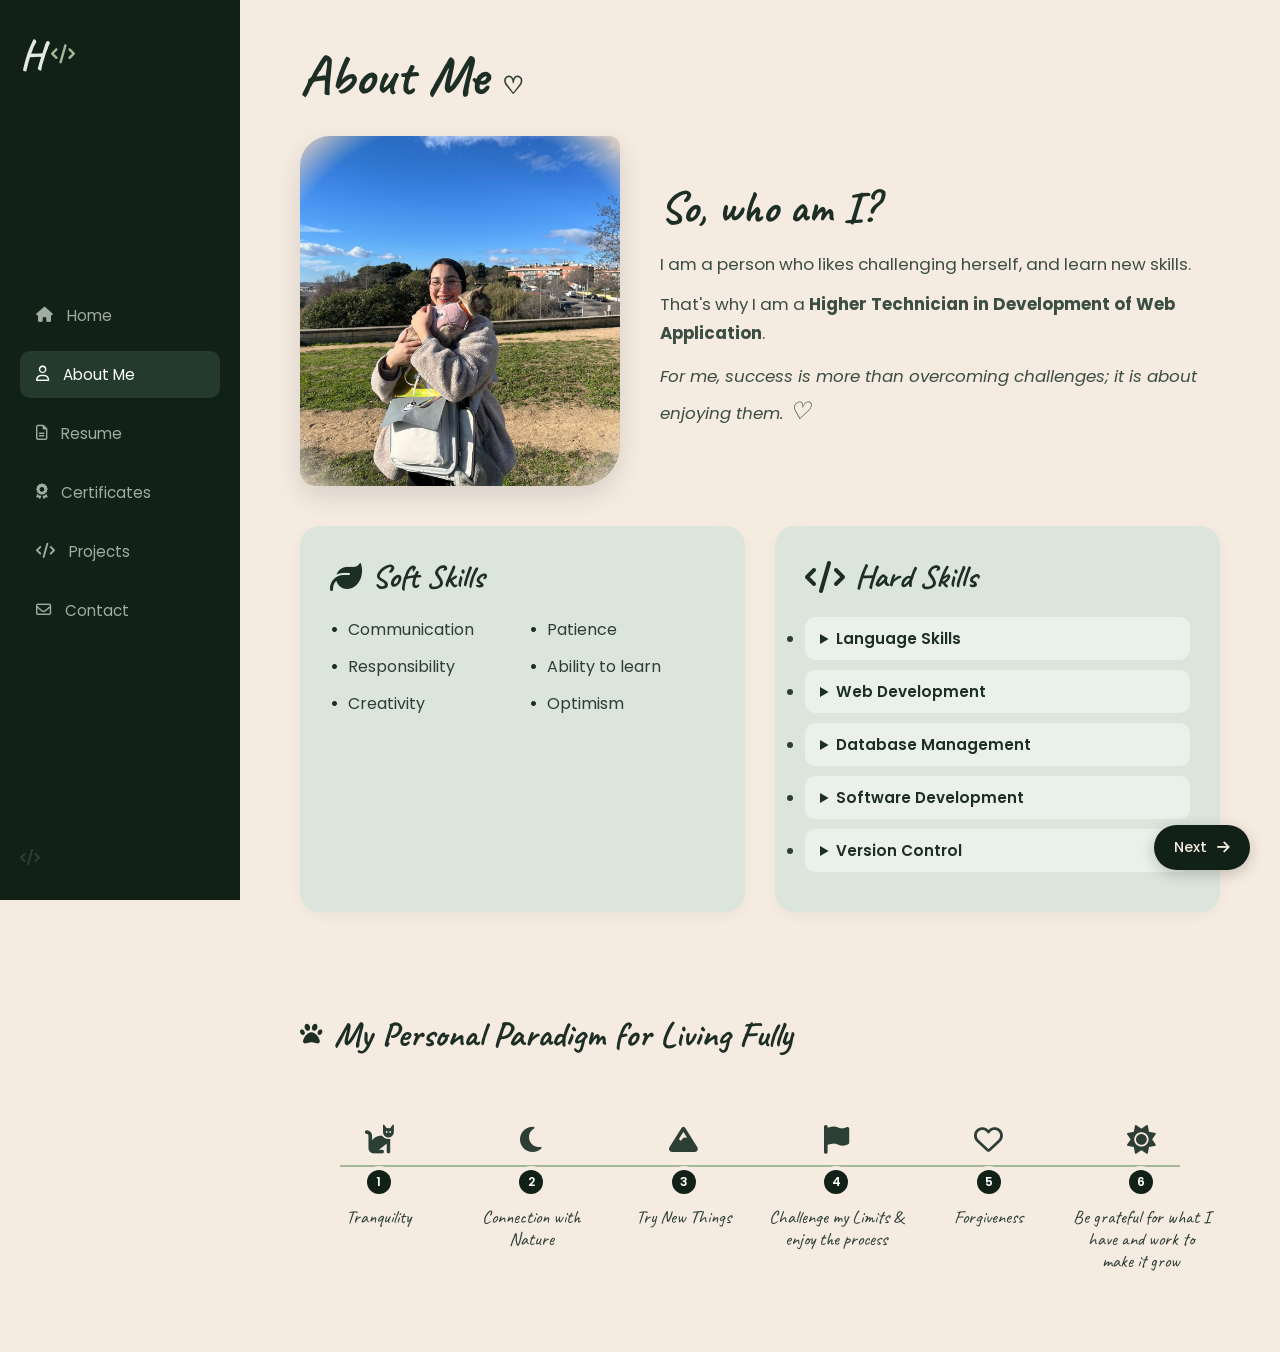
==== docs/about.html @ e9e5d16e "Renommer le dossier contingut á docs" ====
<!DOCTYPE html>
<html lang="fr">
<head>
    <meta charset="UTF-8">
    <meta name="viewport" content="width=device-width, initial-scale=1.0">
    <title>About Me - Hajar Errahmani</title>
    <!-- FontAwesome pour les icônes -->
    <link rel="stylesheet" href="https://cdnjs.cloudflare.com/ajax/libs/font-awesome/6.5.1/css/all.min.css">
    <!-- Google Fonts -->
    <link href="https://fonts.googleapis.com/css2?family=Caveat:wght@600;700&family=Poppins:wght@300;400;600&display=swap" rel="stylesheet">
    <link rel="stylesheet" href="../style/about.css">
</head>
<body>

    <!-- Navigation latérale -->
    <aside class="sidebar">
        <div class="logo">
            <h2>H <i class="fa-solid fa-code"></i></h2>
        </div>

        <nav class="nav-links">
            <a href="index.html"><i class="fa-solid fa-house"></i> Home</a>
            <a href="about.html" class="active"><i class="fa-regular fa-user"></i> About Me</a>
            <a href="resume.html"><i class="fa-regular fa-file-lines"></i> Resume</a>
            <a href="certificates.html"><i class="fa-solid fa-award"></i> Certificates</a>
            <a href="projects.html"><i class="fa-solid fa-code"></i> Projects</a>
            <a href="contacts.html"><i class="fa-regular fa-envelope"></i> Contact</a>
        </nav>

        <div class="sidebar-footer">
            <i class="fa-solid fa-code"></i>
        </div>
    </aside>

    <!-- Contenu Principal -->
    <main class="main-content">
        <header class="page-header">
            <h1>About Me <span class="heart-icon">♡</span></h1>
        </header>

        <div class="content-container">
            
            <!-- 1. BLOC HAUT : Photo à côté du Texte -->
            <section class="intro-section">
                <div class="profile-card">
                    <div class="image-wrapper">
                        <img src="../images/hajar.jpeg" alt="Hajar Errahmani" class="profile-img">
                    </div>
                </div>

                <div class="intro-card">
                    <h2>So, who am I?</h2>
                    <p>I am a person who likes challenging herself, and learn new skills.</p>
                    <p>That's why I am a <strong>Higher Technician in Development of Web Application</strong>.</p>
                    <p class="quote-text">For me, success is more than overcoming challenges; it is about enjoying them. <span class="heart-icon">♡</span></p>
                </div>
            </section>

            <!-- 2. BLOC BAS : Les 2 cartes de compétences côte à côte -->
            <section class="skills-section">
                <!-- Carte Soft Skills -->
                <div class="skills-card soft-skills">
                    <h3><i class="fa-solid fa-leaf"></i> Soft Skills</h3>
                    <ul>
                        <li>Communication</li>
                        <li>Patience</li>
                        <li>Responsibility</li>
                        <li>Ability to learn</li>
                        <li>Creativity</li>
                        <li>Optimism</li>
                    </ul>
                </div>

                <!-- Carte Hard Skills -->
                <div class="skills-card hard-skills">
                    <h3><i class="fa-solid fa-code"></i> Hard Skills</h3>
                    <ul class="skills-accordion">
                        <li>
                            <details>
                                <summary>Language Skills</summary>
                                <div class="details-content">
                                    <p>English - A2</p>
                                    <p>French - B2</p>
                                    <p>Spanish - A2</p>
                                    <p>Arabic - Native</p>
                                </div>
                            </details>
                        </li>
                        <li>
                            <details>
                                <summary>Web Development</summary>
                                <div class="details-content">
                                    <p>HTML/CSS</p>
                                    <p>JavaScript</p>
                                </div>
                            </details>
                        </li>
                        <li>
                            <details>
                                <summary>Database Management</summary>
                                <div class="details-content">
                                    <p>SQL</p>
                                    <p>NoSQL</p>
                                </div>
                            </details>
                        </li>
                        <li>
                            <details>
                                <summary>Software Development</summary>
                                <div class="details-content">
                                    <p>Java</p>
                                </div>
                            </details>
                        </li>
                        <li>
                            <details>
                                <summary>Version Control</summary>
                                <div class="details-content">
                                    <p>Git</p>
                                    <p>GitHub</p>
                                </div>
                            </details>
                        </li>
                    </ul>
                </div>
            </section>

            <!-- 3. SECTION PARADIGME -->
            <section class="paradigm-section">
                <h2 class="paradigm-title">
                    <i class="fa-solid fa-paw"></i> My Personal Paradigm for Living Fully
                </h2>
            
                <div class="paradigm-timeline">
                    <!-- Ligne ondulée / fil conducteur en arrière-plan -->
                    <div class="timeline-line"></div>

                    <div class="paradigm-steps">
            <!-- Étape 1 -->
            <div class="step-item">
                <div class="step-icon">
                    <i class="fa-solid fa-cat"></i>
                </div>
                <div class="step-number">1</div>
                <p class="step-text">Tranquility</p>
            </div>

            <!-- Étape 2 -->
            <div class="step-item">
                <div class="step-icon">
                    <i class="fa-solid fa-moon"></i>
                </div>
                <div class="step-number">2</div>
                <p class="step-text">Connection with Nature</p>
            </div>

            <!-- Étape 3 -->
            <div class="step-item">
                <div class="step-icon">
                    <i class="fa-solid fa-mountain"></i>
                </div>
                <div class="step-number">3</div>
                <p class="step-text">Try New Things</p>
            </div>

            <!-- Étape 4 -->
            <div class="step-item">
                <div class="step-icon">
                    <i class="fa-solid fa-flag"></i>
                </div>
                <div class="step-number">4</div>
                <p class="step-text">Challenge my Limits & enjoy the process</p>
            </div>

            <!-- Étape 5 -->
            <div class="step-item">
                <div class="step-icon">
                    <i class="fa-regular fa-heart"></i>
                </div>
                <div class="step-number">5</div>
                <p class="step-text">Forgiveness</p>
            </div>

            <!-- Étape 6 -->
            <div class="step-item">
                <div class="step-icon">
                    <i class="fa-solid fa-sun"></i>
                </div>
                <div class="step-number">6</div>
                <p class="step-text">Be grateful for what I have and work to make it grow</p>
            </div>
                    </div>
                </div>
            </section>

        </div>
        
        <!-- Bouton Page Suivante (Flèche en bas à droite) -->
        <a href="resume.html" class="next-page-btn" title="Next page: Resume">
            <span>Next</span>
            <i class="fa-solid fa-arrow-right"></i>
        </a>
    </main>

</body>
</html>
---- style/about.css ----
/* Reset basique */
* {
    margin: 0;
    padding: 0;
    box-sizing: border-box;
}

html, body {
    width: 100%;
    min-height: 100vh;
    font-family: 'Poppins', sans-serif;
    background-color: #f5ebe1;
    color: #2c3e35;
}

body {
    display: flex;
}

/* ================= SIDEBAR ================= */
.sidebar {
    width: 240px;
    min-width: 240px;
    background-color: #122118;
    display: flex;
    flex-direction: column;
    justify-content: space-between;
    padding: 30px 20px;
    position: fixed;
    top: 0;
    left: 0;
    height: 100vh;
    z-index: 10;
}

.logo h2 {
    font-family: 'Caveat', cursive;
    font-size: 2.5rem;
    color: #e2e8e4;
    display: flex;
    align-items: center;
    gap: 8px;
}

.logo i {
    font-size: 1.2rem;
    color: #a3b899;
}

.nav-links {
    display: flex;
    flex-direction: column;
    gap: 12px;
}

.nav-links a {
    text-decoration: none;
    color: #a0ac9e;
    padding: 12px 16px;
    border-radius: 10px;
    display: flex;
    align-items: center;
    gap: 14px;
    font-size: 0.95rem;
    transition: all 0.3s ease;
}

.nav-links a:hover, .nav-links a.active {
    background-color: #233a2d;
    color: #ffffff;
}

.sidebar-footer p {
    font-family: 'Caveat', cursive;
    color: #8c9e87;
    font-size: 1.2rem;
    line-height: 1.3;
}

/* ================= CONTENU PRINCIPAL ================= */
.main-content {
    margin-left: 240px;
    width: calc(100vw - 240px);
    padding: 40px 60px;
    min-height: 100vh;
}

.page-header h1 {
    font-family: 'Caveat', cursive;
    font-size: 3.5rem;
    color: #1d2e25;
    margin-bottom: 25px;
}

.heart-icon {
    font-size: 1.5rem;
    color: #2c3e35;
}

.content-container {
    display: flex;
    flex-direction: column;
    gap: 40px;
    max-width: 1050px;
}

/* ================= 1. INTRO : PHOTO À CÔTÉ DU TEXTE ================= */
.intro-section {
    display: grid;
    grid-template-columns: 320px 1fr; /* Image fixée à 320px, le texte prend le reste */
    gap: 40px;
    align-items: center;
}

.image-wrapper {
    width: 100%;
    border-radius: 30px 10px 40px 15px;
    overflow: hidden;
    box-shadow: 0 10px 25px rgba(44, 62, 53, 0.15);
    background-color: #e5d3c3;
}

.profile-img {
    width: 100%;
    height: 350px;
    object-fit: cover;
    display: block;
    mask-image: radial-gradient(circle, rgba(0,0,0,1) 80%, rgba(0,0,0,0) 100%);
    -webkit-mask-image: radial-gradient(circle, rgba(0,0,0,1) 80%, rgba(0,0,0,0) 100%);
}

.intro-card h2 {
    font-family: 'Caveat', cursive;
    font-size: 2.8rem;
    color: #1d2e25;
    margin-bottom: 15px;
}

.intro-card p {
    font-size: 1.05rem;
    line-height: 1.7;
    color: #3b4e43;
    margin-bottom: 12px;
}

.quote-text {
    font-style: italic;
    margin-top: 15px;
}

/* ================= 2. SKILLS : 2 CARTES CÔTÉ À CÔTÉ ================= */
.skills-section {
    display: grid;
    grid-template-columns: 1fr 1fr; /* Deux colonnes égales */
    gap: 30px;
}

.skills-card {
    background-color: #dbe5dc; /* Vert pastel aquarelle */
    border-radius: 20px;
    padding: 30px;
    box-shadow: 0 4px 15px rgba(0, 0, 0, 0.04);
}

.skills-card h3 {
    font-family: 'Caveat', cursive;
    font-size: 2rem;
    color: #1d2e25;
    margin-bottom: 20px;
    display: flex;
    align-items: center;
    gap: 10px;
}

.soft-skills ul {
    list-style: none;
    display: grid;
    grid-template-columns: 1fr 1fr;
    gap: 12px;
}

.soft-skills li {
    font-size: 1rem;
    color: #2c3e35;
    position: relative;
    padding-left: 18px;
}

.soft-skills li::before {
    content: "•";
    color: #1d2e25;
    font-weight: bold;
    position: absolute;
    left: 0;
}

.hard-skills details {
    margin-bottom: 10px;
    background: rgba(255, 255, 255, 0.4);
    border-radius: 10px;
    padding: 10px 15px;
}

.hard-skills summary {
    font-weight: 600;
    cursor: pointer;
    font-size: 0.95rem;
    color: #1d2e25;
}

.details-content {
    margin-top: 8px;
    padding-left: 10px;
}

.details-content p {
    font-size: 0.9rem;
    color: #4a5d51;
    margin-bottom: 4px;
}

/* ================= SECTION PARADIGME HORIZONTALE ================= */

.paradigm-section {
    margin-top: 40px;
    padding: 20px 0;
}

.paradigm-title {
    font-family: 'Caveat', cursive;
    font-size: 2.2rem;
    color: #1d2e25;
    margin-bottom: 40px;
    display: flex;
    align-items: center;
    gap: 12px;
}

.paradigm-title i {
    font-size: 1.4rem;
}

/* Conteneur principal de la frise */
.paradigm-timeline {
    position: relative;
    width: 100%;
    padding: 20px 10px;
}

/* Ligne continue d'arrière-plan */
.timeline-line {
    position: absolute;
    top: 68px; /* Alignée au niveau des numéros */
    left: 40px;
    right: 40px;
    height: 2px;
    background-color: #a3b899;
    z-index: 1;
}

/* Dispositions des 6 étapes côte à côte */
.paradigm-steps {
    display: flex;
    justify-content: space-between;
    align-items: flex-start;
    position: relative;
    z-index: 2;
    gap: 15px;
}

.step-item {
    display: flex;
    flex-direction: column;
    align-items: center;
    text-align: center;
    flex: 1;
    max-width: 150px;
}

/* Icônes dessinées au-dessus */
.step-icon {
    font-size: 1.8rem;
    color: #2c3e35;
    height: 45px;
    display: flex;
    align-items: center;
    justify-content: center;
    margin-bottom: 8px;
}

/* Cercles numérotés sombres */
.step-number {
    width: 24px;
    height: 24px;
    background-color: #122118;
    color: #ffffff;
    border-radius: 50%;
    display: flex;
    align-items: center;
    justify-content: center;
    font-size: 0.75rem;
    font-weight: 600;
    margin-bottom: 12px;
    box-shadow: 0 0 0 4px #f5ebe1; /* Masque la ligne sous le cercle */
}

/* Texte manuscrit / calligraphié sous les numéros */
.step-text {
    font-family: 'Caveat', cursive;
    font-size: 1.15rem;
    color: #2c3e35;
    line-height: 1.2;
}

/* ================= BOUTON PAGE SUIVANTE ================= */
.next-page-btn {
    position: fixed;
    bottom: 30px;
    right: 30px;
    background-color: #122118; /* Couleur sombre assortie à la sidebar */
    color: #f5ebe1;
    text-decoration: none;
    padding: 12px 20px;
    border-radius: 30px;
    display: flex;
    align-items: center;
    gap: 10px;
    font-family: 'Poppins', sans-serif;
    font-size: 0.9rem;
    font-weight: 500;
    box-shadow: 0 4px 15px rgba(0, 0, 0, 0.2);
    transition: all 0.3s ease;
    z-index: 99;
}

.next-page-btn i {
    font-size: 0.9rem;
    transition: transform 0.3s ease;
}

/* Effet au survol */
.next-page-btn:hover {
    background-color: #233a2d;
    color: #ffffff;
    transform: translateY(-3px);
    box-shadow: 0 6px 20px rgba(0, 0, 0, 0.25);
}

.next-page-btn:hover i {
    transform: translateX(4px); /* Petit mouvement de la flèche vers la droite */
}

/* 1. Modifie ou complète la classe .step-item existante */
.step-item {
    display: flex;
    flex-direction: column;
    align-items: center;
    text-align: center;
    flex: 1;
    max-width: 150px;
    
    /* Animation fluide lors du survol */
    transition: transform 0.3s cubic-bezier(0.25, 0.8, 0.25, 1);
    cursor: pointer; /* Change le curseur en main au survol */
}

/* 2. Ajoute l'effet de zoom au survol */
.step-item:hover {
    transform: scale(1.15) translateY(-5px); /* Zoom de 15% et léger décalage vers le haut */
}

/* 3. Optionnel : Accentuer l'icône lors du survol */
.step-item:hover .step-icon {
    color: #122118; /* Assombrit légèrement l'icône pour marquer le survol */
    transition: color 0.3s ease;
}

.step-item:hover .step-number {
    background-color: #233a2d; /* Anime la couleur du cercle numéroté */
    transition: background-color 0.3s ease;
}
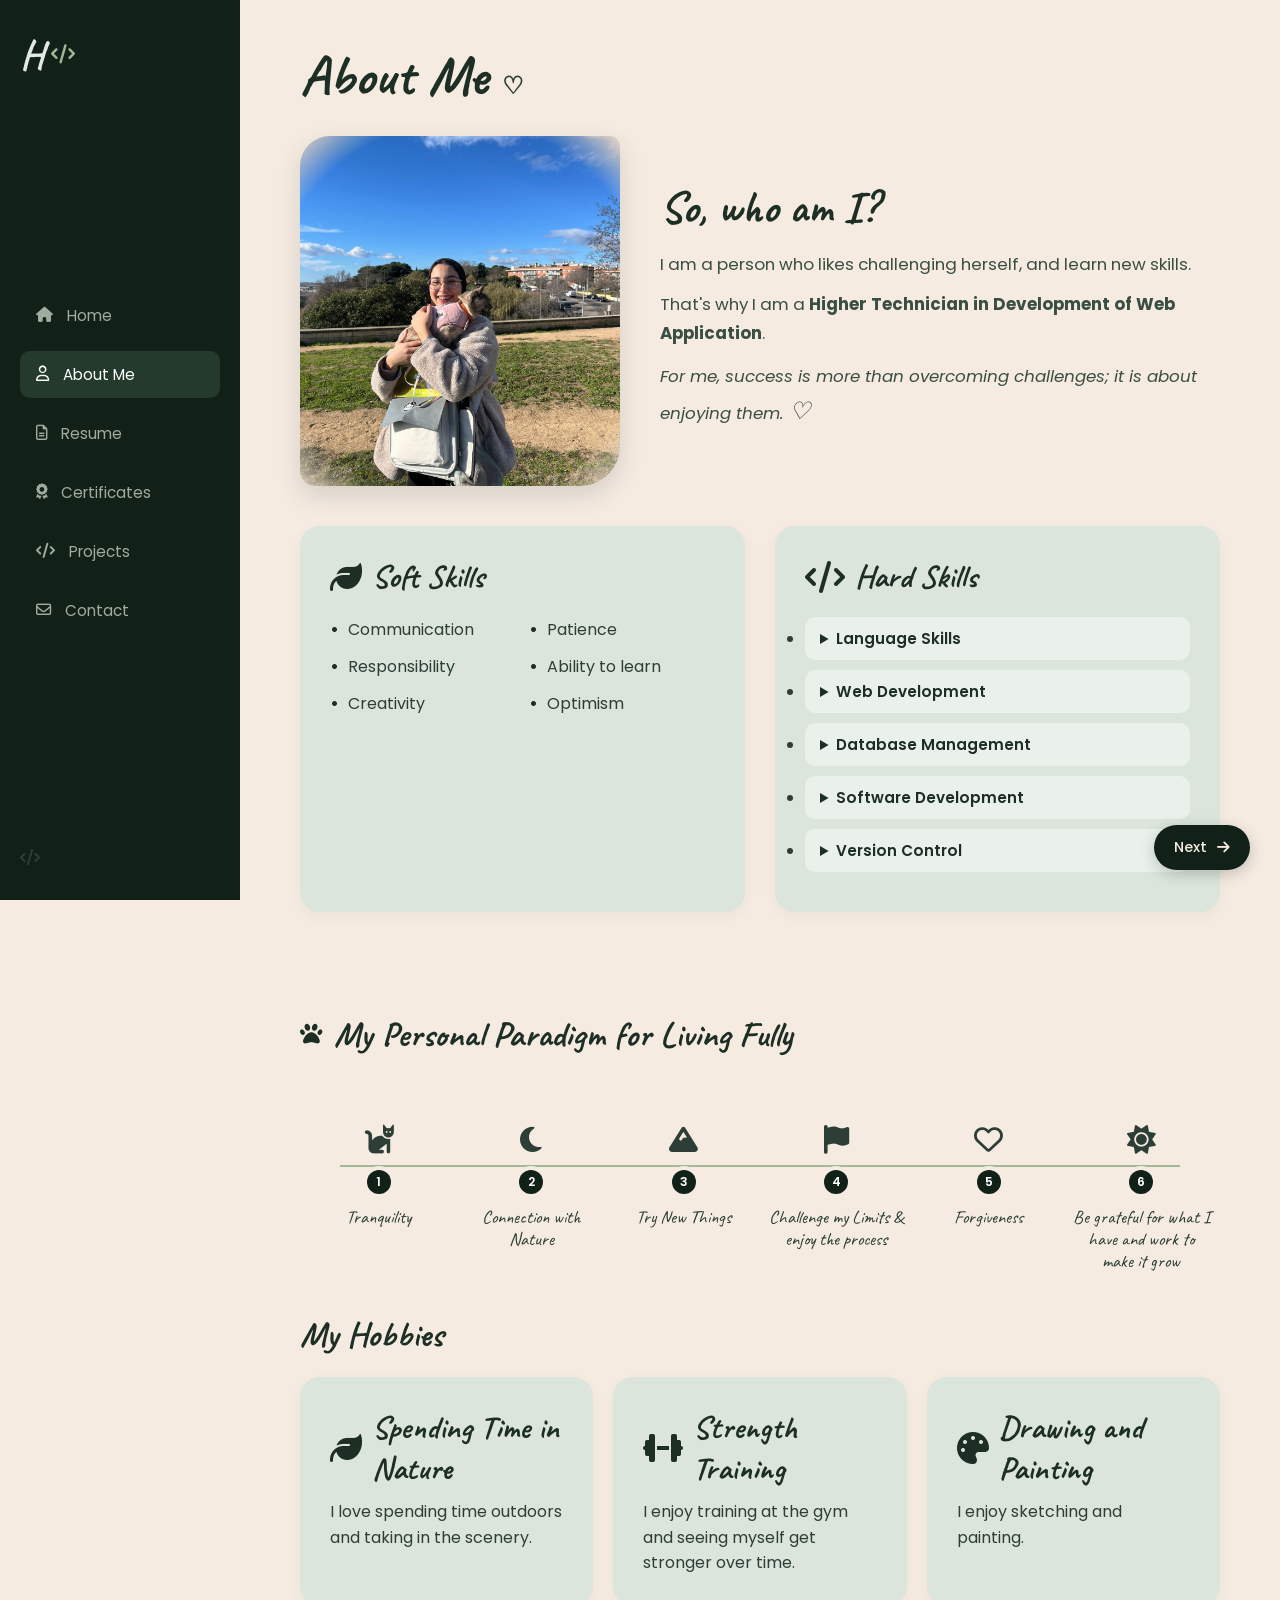
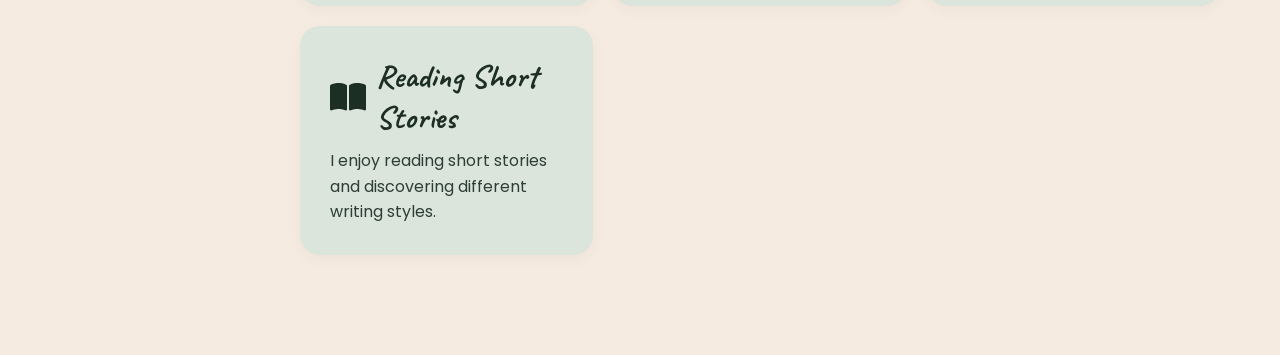
==== commit 6db34da2: "about me terminée" ====
--- a/docs/about.html
+++ b/docs/about.html
@@ -200,6 +200,44 @@
             <span>Next</span>
             <i class="fa-solid fa-arrow-right"></i>
         </a>
+
+        <section class="hobbies-section" aria-labelledby="hobbies-title">
+            <h2 id="hobbies-title">My Hobbies</h2>
+
+            <div class="hobbies-grid">
+            
+                <article class="skills-card">
+                    <h3>
+                        <i class="fa-solid fa-leaf" aria-hidden="true"></i>
+                        Spending Time in Nature
+                    </h3>
+                    <p>I love spending time outdoors and taking in the scenery.</p>
+                </article>
+            
+                <article class="skills-card">
+                    <h3>
+                        <i class="fa-solid fa-dumbbell" aria-hidden="true"></i>
+                        Strength Training
+                    </h3>
+                    <p>I enjoy training at the gym and seeing myself get stronger over time.</p>
+                </article>
+                <article class="skills-card">
+                    <h3>
+                        <i class="fa-solid fa-palette" aria-hidden="true"></i>
+                        Drawing and Painting
+                    </h3>
+                    <p>I enjoy sketching and painting.</p>
+                </article>
+
+                <article class="skills-card">
+                    <h3>
+                        <i class="fa-solid fa-book-open" aria-hidden="true"></i>
+                        Reading Short Stories
+                    </h3>
+                    <p>I enjoy reading short stories and discovering different writing styles.</p>
+                </article>
+            </div>
+        </section>
     </main>
 
 </body>
--- a/style/about.css
+++ b/style/about.css
@@ -378,4 +378,29 @@
 .step-item:hover .step-number {
     background-color: #233a2d; /* Anime la couleur du cercle numéroté */
     transition: background-color 0.3s ease;
+}
+
+.hobbies-section {
+    padding-bottom: 60px;
+}
+
+.hobbies-section h2 {
+    font-family: 'Caveat', cursive;
+    font-size: 2.2rem;
+    color: #1d2e25;
+    margin-bottom: 20px;
+}
+
+.hobbies-grid {
+    display: grid;
+    grid-template-columns: repeat(auto-fit, minmax(min(100%, 220px), 1fr));
+    gap: 20px;
+}
+
+.hobbies-grid .skills-card h3 {
+    margin-bottom: 10px;
+}
+
+.hobbies-grid p {
+    line-height: 1.6;
 }
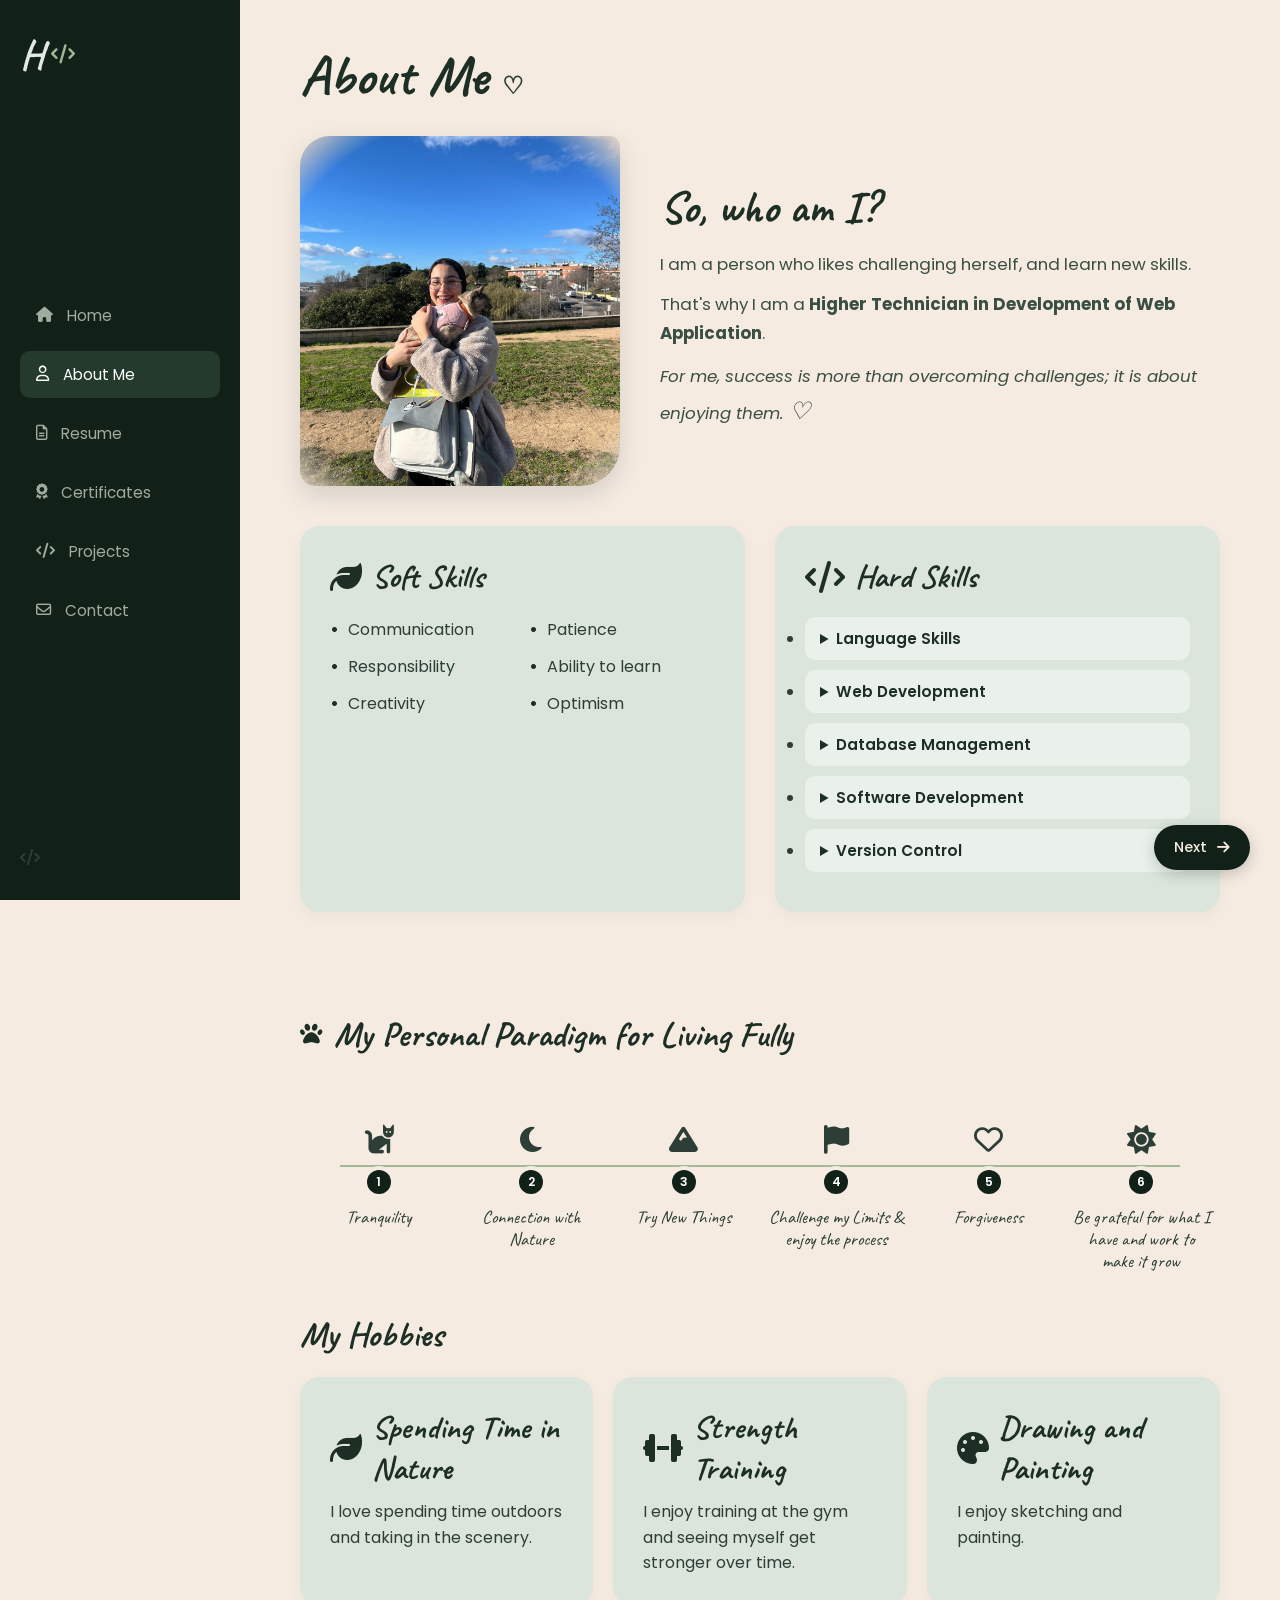
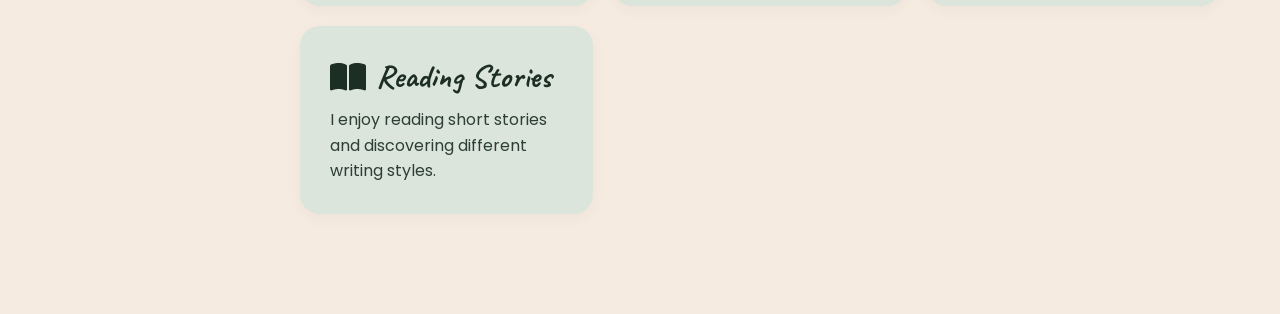
==== commit 29e477f1: "about me terminée" ====
--- a/docs/about.html
+++ b/docs/about.html
@@ -195,49 +195,50 @@
 
         </div>
         
+
+        <section class="hobbies-section" aria-labelledby="hobbies-title">
+            <h2 id="hobbies-title">My Hobbies</h2>
+
+            <div class="hobbies-grid">
+            
+                <article class="skills-card">
+                    <h3>
+                        <i class="fa-solid fa-leaf" aria-hidden="true"></i>
+                        Spending Time in Nature
+                    </h3>
+                    <p>I love spending time outdoors and taking in the scenery.</p>
+                </article>
+            
+                <article class="skills-card">
+                    <h3>
+                        <i class="fa-solid fa-dumbbell" aria-hidden="true"></i>
+                        Strength Training
+                    </h3>
+                    <p>I enjoy training at the gym and seeing myself get stronger over time.</p>
+                </article>
+                <article class="skills-card">
+                    <h3>
+                        <i class="fa-solid fa-palette" aria-hidden="true"></i>
+                        Drawing and Painting
+                    </h3>
+                    <p>I enjoy sketching and painting.</p>
+                </article>
+
+                <article class="skills-card">
+                    <h3>
+                        <i class="fa-solid fa-book-open" aria-hidden="true"></i>
+                        Reading Stories
+                    </h3>
+                    <p>I enjoy reading short stories and discovering different writing styles.</p>
+                </article>
+            </div>
+        </section>
+
         <!-- Bouton Page Suivante (Flèche en bas à droite) -->
         <a href="resume.html" class="next-page-btn" title="Next page: Resume">
             <span>Next</span>
             <i class="fa-solid fa-arrow-right"></i>
         </a>
-
-        <section class="hobbies-section" aria-labelledby="hobbies-title">
-            <h2 id="hobbies-title">My Hobbies</h2>
-
-            <div class="hobbies-grid">
-            
-                <article class="skills-card">
-                    <h3>
-                        <i class="fa-solid fa-leaf" aria-hidden="true"></i>
-                        Spending Time in Nature
-                    </h3>
-                    <p>I love spending time outdoors and taking in the scenery.</p>
-                </article>
-            
-                <article class="skills-card">
-                    <h3>
-                        <i class="fa-solid fa-dumbbell" aria-hidden="true"></i>
-                        Strength Training
-                    </h3>
-                    <p>I enjoy training at the gym and seeing myself get stronger over time.</p>
-                </article>
-                <article class="skills-card">
-                    <h3>
-                        <i class="fa-solid fa-palette" aria-hidden="true"></i>
-                        Drawing and Painting
-                    </h3>
-                    <p>I enjoy sketching and painting.</p>
-                </article>
-
-                <article class="skills-card">
-                    <h3>
-                        <i class="fa-solid fa-book-open" aria-hidden="true"></i>
-                        Reading Short Stories
-                    </h3>
-                    <p>I enjoy reading short stories and discovering different writing styles.</p>
-                </article>
-            </div>
-        </section>
     </main>
 
 </body>
